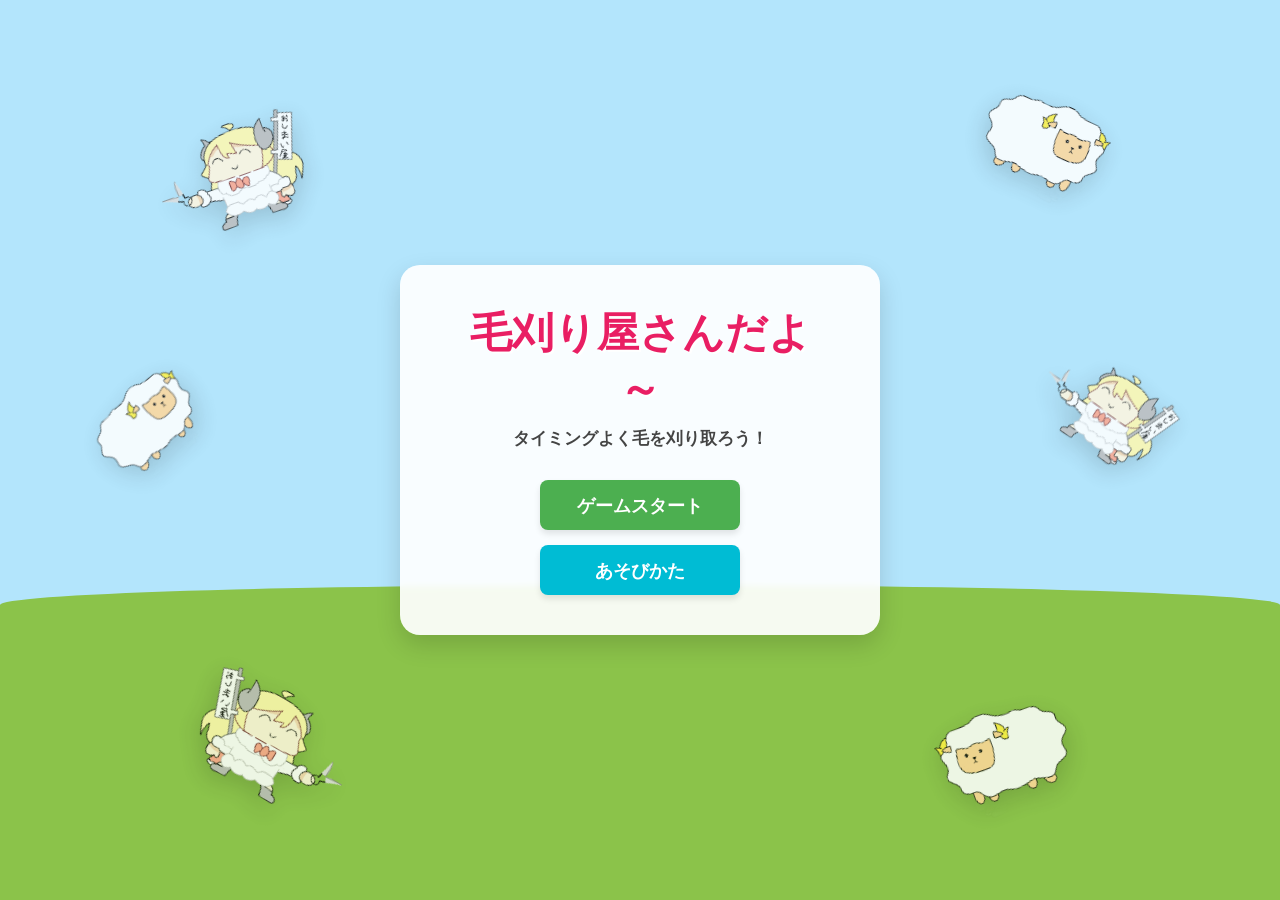
==== index.html @ 91dc18d3 "Add files via upload" ====
<!DOCTYPE html>
<html lang="ja">
<head>
    <meta charset="UTF-8">
    <meta name="viewport" content="width=device-width, initial-scale=1.0">
    <title>毛刈り屋さんだよ～</title>
    <style>
        * {
            box-sizing: border-box;
        }

        body {
            margin: 0;
            padding: 0;
            height: 100vh;
            display: flex;
            justify-content: center;
            align-items: center;
            font-family: sans-serif;
            background-color: #B3E5FC; /* 本編と同じ青空 */
            overflow: hidden;
            user-select: none;
            position: relative;
        }

        /* --- 背景装飾：流れる雲 --- */
        .cloud {
            position: absolute;
            background: rgba(255, 255, 255, 0.88);
            border-radius: 50px;
            z-index: 1;
            animation: moveCloud linear infinite;
        }
        .cloud::before, .cloud::after {
            content: '';
            position: absolute;
            background: rgba(255, 255, 255, 0.88);
            border-radius: 50%;
        }
        .cloud1 {
            width: 120px; height: 40px; top: 10%; left: -150px;
            animation-duration: 25s; animation-delay: 0s;
        }
        .cloud1::before { width: 50px; height: 50px; top: -20px; left: 20px; }
        .cloud1::after { width: 40px; height: 40px; top: -15px; left: 55px; }

        .cloud2 {
            width: 160px; height: 50px; top: 22%; left: -200px;
            animation-duration: 35s; animation-delay: 10s;
        }
        .cloud2::before { width: 60px; height: 60px; top: -25px; left: 25px; }
        .cloud2::after { width: 50px; height: 50px; top: -20px; left: 70px; }

        .cloud3 {
            width: 100px; height: 35px; top: 5%; left: -120px;
            animation-duration: 20s; animation-delay: 5s;
        }
        .cloud3::before { width: 40px; height: 40px; top: -15px; left: 15px; }
        .cloud3::after { width: 35px; height: 35px; top: -10px; left: 45px; }

        @keyframes moveCloud {
            0% { transform: translateX(0); }
            100% { transform: translateX(calc(100vw + 300px)); }
        }

        /* --- 背景装飾：草原 --- */
        .grassland {
            position: absolute;
            bottom: 0;
            left: 0;
            width: 100%;
            height: 35vh;
            background-color: #8BC34A; /* 本編と同じ地表色 */
            z-index: 2;
            border-top-left-radius: 50% 20px;
            border-top-right-radius: 50% 20px;
        }

        /* --- 背景装飾：PNG画像 --- */
        .scattered-img {
            position: absolute;
            z-index: 3;
            pointer-events: none;
            opacity: 0.85;
            filter: drop-shadow(0 8px 12px rgba(0,0,0,0.18));
            object-fit: contain;
        }

        .rot-1 { transform: rotate(-20deg); }
        .rot-2 { transform: rotate(25deg); }
        .rot-3 { transform: scaleX(-1) rotate(-30deg); }
        .rot-4 { transform: scaleX(-1) rotate(20deg); }
        .rot-5 { transform: rotate(-40deg); }
        .rot-6 { transform: rotate(35deg); }

        /* --- メインコンテンツカード --- */
        .game-container {
            position: relative;
            z-index: 10;
            text-align: center;
            background-color: rgba(255, 255, 255, 0.92);
            padding: 40px 50px;
            border-radius: 20px;
            box-shadow: 0 10px 25px rgba(0, 0, 0, 0.15);
            max-width: 480px;
            width: 85%;
            backdrop-filter: blur(3px);
        }

        h1 {
            color: #E91E63;
            font-size: 2.6rem;
            font-weight: bold;
            margin: 0 0 10px 0;
            text-shadow: 2px 2px 0 #fff;
        }

        .subtitle {
            color: #444;
            font-size: 1.05rem;
            margin-bottom: 30px;
            font-weight: bold;
        }

        .button-group {
            display: flex;
            flex-direction: column;
            gap: 15px;
            align-items: center;
        }

        .btn {
            width: 200px;
            height: 50px;
            line-height: 50px;
            border: none;
            border-radius: 8px;
            font-size: 1.1rem;
            font-weight: bold;
            color: #fff;
            cursor: pointer;
            transition: transform 0.1s, opacity 0.2s;
            outline: none;
            box-shadow: 0 4px 6px rgba(0, 0, 0, 0.1);
        }

        .btn:hover {
            opacity: 0.9;
            transform: translateY(-2px);
        }

        .btn:active {
            transform: translateY(1px);
        }

        .btn-start {
            background-color: #4CAF50;
        }

        .btn-howTo {
            background-color: #00BCD4;
        }

        /* --- あそびかたモーダル --- */
        .modal-overlay {
            position: fixed;
            top: 0;
            left: 0;
            width: 100%;
            height: 100%;
            background: rgba(0, 0, 0, 0.6);
            display: flex;
            justify-content: center;
            align-items: center;
            z-index: 100;
            opacity: 0;
            pointer-events: none;
            transition: opacity 0.2s ease;
        }

        .modal-overlay.active {
            opacity: 1;
            pointer-events: auto;
        }

        .modal-body {
            background: #fff;
            border-radius: 12px;
            padding: 30px;
            max-width: 440px;
            width: 85%;
            text-align: left;
            color: #333;
            box-shadow: 0 10px 30px rgba(0, 0, 0, 0.2);
        }

        .modal-title {
            font-size: 1.4rem;
            font-weight: bold;
            margin-top: 0;
            margin-bottom: 20px;
            padding-bottom: 8px;
            border-bottom: 2px solid #ddd;
            color: #333;
            text-align: center;
        }

        .modal-list {
            padding-left: 20px;
            margin-bottom: 25px;
            line-height: 1.6;
            font-size: 0.95rem;
        }

        .modal-list li {
            margin-bottom: 10px;
        }

        .highlight {
            color: #FF5722;
            font-weight: bold;
        }

        .btn-close {
            display: block;
            margin: 0 auto;
            width: 120px;
            height: 40px;
            line-height: 40px;
            background-color: #757575;
            color: white;
            border: none;
            border-radius: 6px;
            font-size: 0.95rem;
            font-weight: bold;
            cursor: pointer;
        }

        .btn-close:hover {
            opacity: 0.85;
        }
    </style>
</head>
<body>

    <!-- 背景装飾：流れる雲 -->
    <div class="cloud cloud1"></div>
    <div class="cloud cloud2"></div>
    <div class="cloud cloud3"></div>

    <!-- 背景装飾：草原 -->
    <div class="grassland"></div>

    <!-- 背景装飾：PNG画像アセット（ルートからの相対パスに変更） -->
    <img src="./app/assets/img/player1_attack.png" class="scattered-img rot-1" style="top: 10%; left: 12%; width: 170px;" alt="player">
    <img src="./app/assets/img/enemy1.png" class="scattered-img rot-2" style="top: 8%; right: 12%; width: 160px;" alt="enemy">
    <img src="./app/assets/img/player1_attack.png" class="scattered-img rot-3" style="bottom: 10%; left: 14%; width: 180px;" alt="player">
    <img src="./app/assets/img/enemy1.png" class="scattered-img rot-4" style="bottom: 8%; right: 15%; width: 170px;" alt="enemy">
    <img src="./app/assets/img/enemy1.png" class="scattered-img rot-5" style="top: 40%; left: 6%; width: 140px;" alt="enemy">
    <img src="./app/assets/img/player1_attack.png" class="scattered-img rot-6" style="top: 38%; right: 7%; width: 150px;" alt="player">

    <!-- メインコンテンツ -->
    <div class="game-container">
        <h1>毛刈り屋さんだよ～</h1>
        <div class="subtitle">タイミングよく毛を刈り取ろう！</div>

        <div class="button-group">
            <button id="btn_start" class="btn btn-start">ゲームスタート</button>
            <button id="btn_howTo" class="btn btn-howTo">あそびかた</button>
        </div>
    </div>

    <!-- あそびかたモーダル -->
    <div id="modal" class="modal-overlay">
        <div class="modal-body">
            <div class="modal-title">あそびかた</div>
            <ul class="modal-list">
                <li>
                    <span class="highlight">スペースキー</span> または <span class="highlight">画面タップ</span> で毛刈りアクションを行います。
                </li>
                <li>
                    左から走ってくる敵が、<span class="highlight">自分に近づいたタイミング</span> で毛を刈り取りましょう。
                </li>
                <li>
                    タイミングが合うと「毛刈り成功」となりスコアが増えます。連続で成功させるとコンボ数が加算されます。
                </li>
                <li>
                    ぶつかると「たいりょく」が減り、0になるとゲームオーバーです。
                </li>
            </ul>
            <button id="btn_close" class="btn-close">とじる</button>
        </div>
    </div>

    <!-- jQuery -->
    <script src="https://code.jquery.com/jquery-3.6.0.min.js"></script>
    <script>
        $(function() {
            // スタートボタン -> ゲーム本編画面（app/views/front/game.html）へ遷移
            $('#btn_start').on('click', function() {
                window.location.href = './app/views/front/game.html';
            });

            // あそびかたボタン -> モーダル開く
            $('#btn_howTo').on('click', function() {
                $('#modal').addClass('active');
            });

            // とじるボタン -> モーダル閉じる
            $('#btn_close, #modal').on('click', function(e) {
                if (e.target === this) {
                    $('#modal').removeClass('active');
                }
            });
        });
    </script>
</body>
</html>
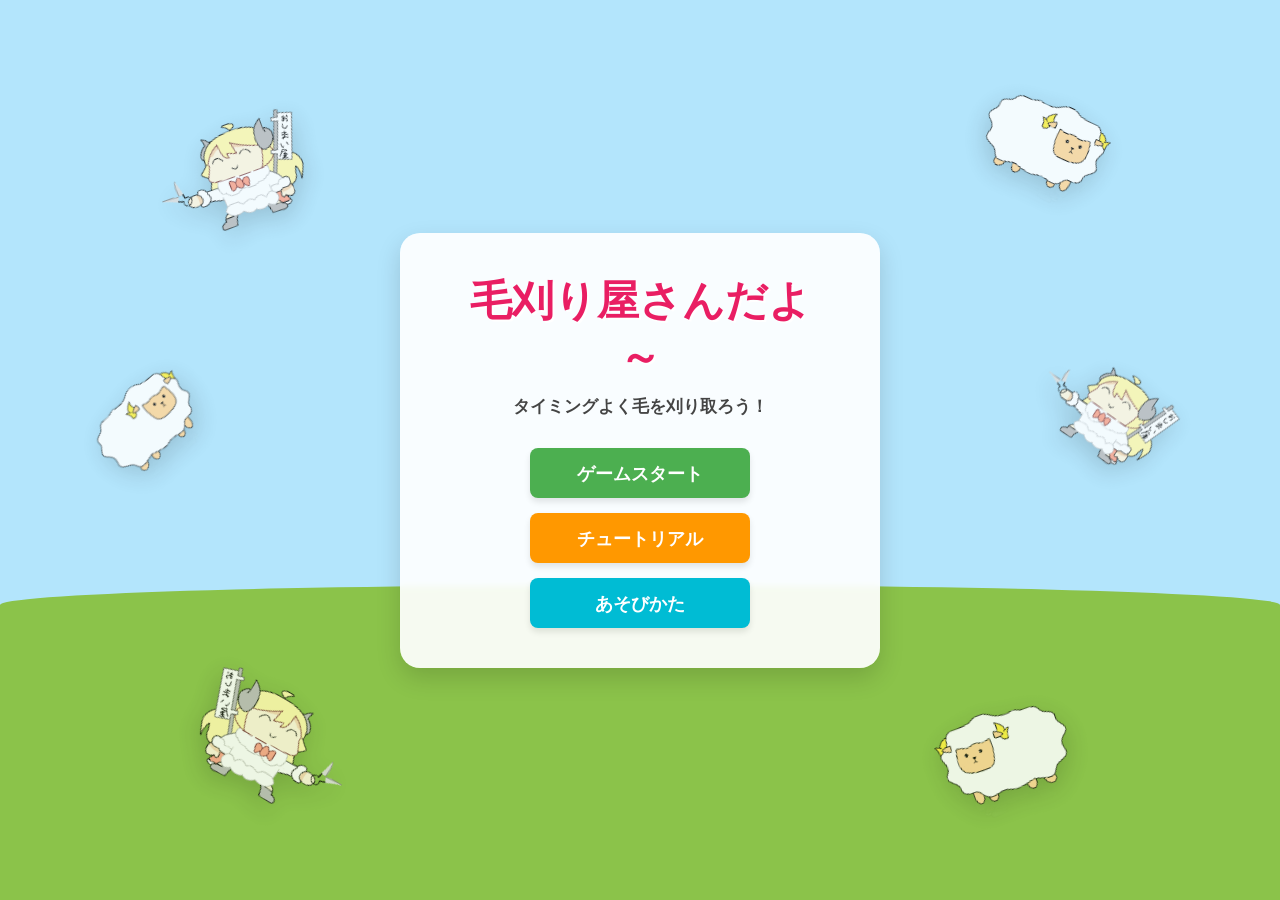
==== commit 82d4578e: "feat チュートリアル画面追加" ====
--- a/index.html
+++ b/index.html
@@ -17,7 +17,7 @@
             justify-content: center;
             align-items: center;
             font-family: sans-serif;
-            background-color: #B3E5FC; /* 本編と同じ青空 */
+            background-color: #B3E5FC;
             overflow: hidden;
             user-select: none;
             position: relative;
@@ -70,7 +70,7 @@
             left: 0;
             width: 100%;
             height: 35vh;
-            background-color: #8BC34A; /* 本編と同じ地表色 */
+            background-color: #8BC34A;
             z-index: 2;
             border-top-left-radius: 50% 20px;
             border-top-right-radius: 50% 20px;
@@ -84,6 +84,7 @@
             opacity: 0.85;
             filter: drop-shadow(0 8px 12px rgba(0,0,0,0.18));
             object-fit: contain;
+            max-width: 18vw;
         }
 
         .rot-1 { transform: rotate(-20deg); }
@@ -109,7 +110,7 @@
 
         h1 {
             color: #E91E63;
-            font-size: 2.6rem;
+            font-size: clamp(1.8rem, 4vw, 2.6rem);
             font-weight: bold;
             margin: 0 0 10px 0;
             text-shadow: 2px 2px 0 #fff;
@@ -117,7 +118,7 @@
 
         .subtitle {
             color: #444;
-            font-size: 1.05rem;
+            font-size: clamp(0.9rem, 2vw, 1.05rem);
             margin-bottom: 30px;
             font-weight: bold;
         }
@@ -130,7 +131,7 @@
         }
 
         .btn {
-            width: 200px;
+            width: 220px;
             height: 50px;
             line-height: 50px;
             border: none;
@@ -155,6 +156,10 @@
 
         .btn-start {
             background-color: #4CAF50;
+        }
+
+        .btn-tutorial {
+            background-color: #FF9800; /* オレンジ（チュートリアル用） */
         }
 
         .btn-howTo {
@@ -189,6 +194,8 @@
             padding: 30px;
             max-width: 440px;
             width: 85%;
+            max-height: 85vh;
+            overflow-y: auto;
             text-align: left;
             color: #333;
             box-shadow: 0 10px 30px rgba(0, 0, 0, 0.2);
@@ -251,7 +258,7 @@
     <!-- 背景装飾：草原 -->
     <div class="grassland"></div>
 
-    <!-- 背景装飾：PNG画像アセット（ルートからの相対パスに変更） -->
+    <!-- 背景装飾：PNG画像アセット -->
     <img src="./app/assets/img/player1_attack.png" class="scattered-img rot-1" style="top: 10%; left: 12%; width: 170px;" alt="player">
     <img src="./app/assets/img/enemy1.png" class="scattered-img rot-2" style="top: 8%; right: 12%; width: 160px;" alt="enemy">
     <img src="./app/assets/img/player1_attack.png" class="scattered-img rot-3" style="bottom: 10%; left: 14%; width: 180px;" alt="player">
@@ -266,6 +273,7 @@
 
         <div class="button-group">
             <button id="btn_start" class="btn btn-start">ゲームスタート</button>
+            <button id="btn_tutorial" class="btn btn-tutorial">チュートリアル</button>
             <button id="btn_howTo" class="btn btn-howTo">あそびかた</button>
         </div>
     </div>
@@ -276,7 +284,7 @@
             <div class="modal-title">あそびかた</div>
             <ul class="modal-list">
                 <li>
-                    <span class="highlight">スペースキー</span> または <span class="highlight">画面タップ</span> で毛刈りアクションを行います。
+                    <span class="highlight">スペースキー</span> または <span class="highlight">画面クリック</span> で毛刈りアクションを行います。
                 </li>
                 <li>
                     左から走ってくる敵が、<span class="highlight">自分に近づいたタイミング</span> で毛を刈り取りましょう。
@@ -296,17 +304,22 @@
     <script src="https://code.jquery.com/jquery-3.6.0.min.js"></script>
     <script>
         $(function() {
-            // スタートボタン -> ゲーム本編画面（app/views/front/game.html）へ遷移
+            // スタートボタン -> 本編画面へ遷移
             $('#btn_start').on('click', function() {
                 window.location.href = './app/views/front/game.html';
             });
 
-            // あそびかたボタン -> モーダル開く
+            // チュートリアルボタン -> チュートリアル画面へ遷移
+            $('#btn_tutorial').on('click', function() {
+                window.location.href = './app/views/front/tutorial.html';
+            });
+
+            // あそびかたボタン -> モーダル表示
             $('#btn_howTo').on('click', function() {
                 $('#modal').addClass('active');
             });
 
-            // とじるボタン -> モーダル閉じる
+            // モーダル閉じる
             $('#btn_close, #modal').on('click', function(e) {
                 if (e.target === this) {
                     $('#modal').removeClass('active');
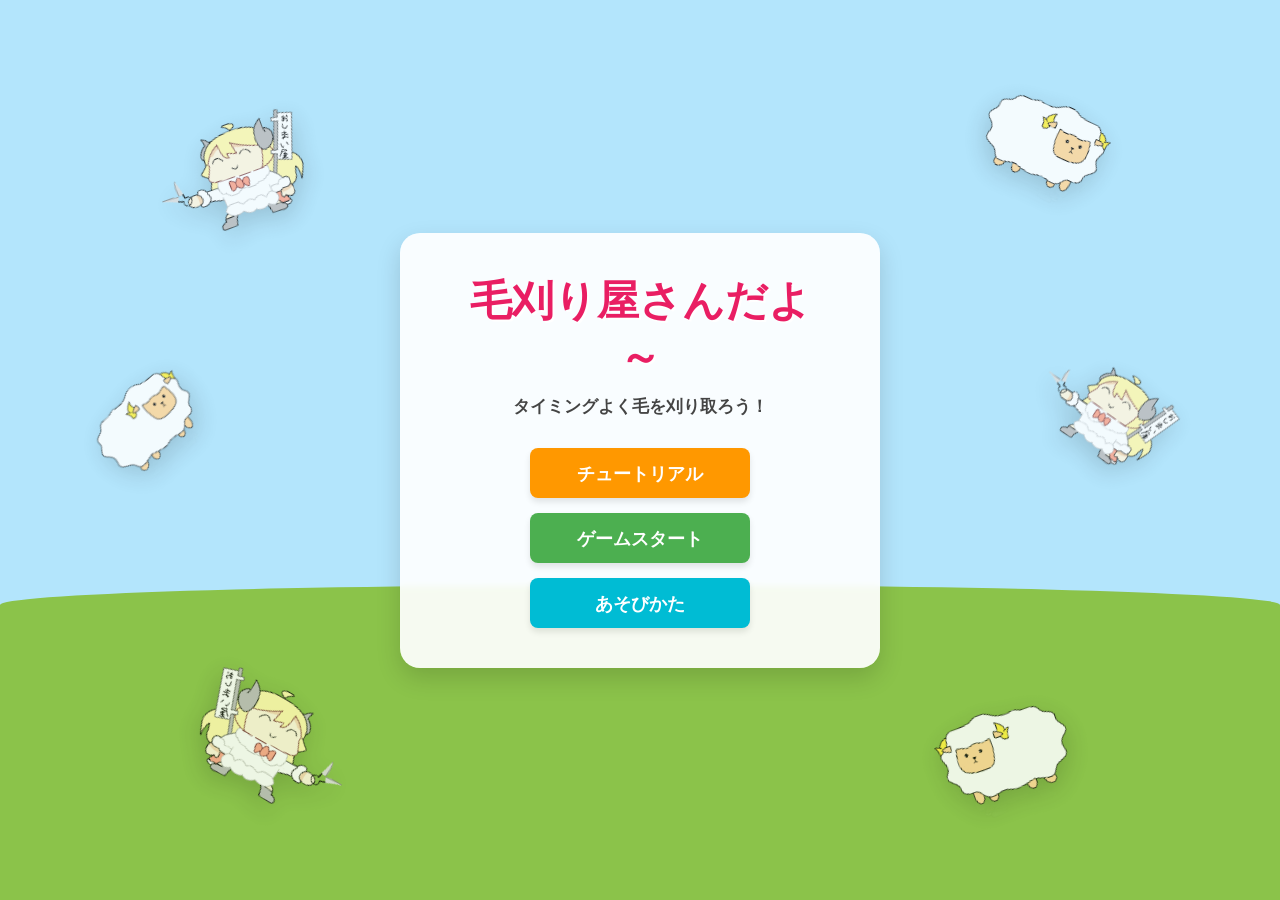
==== commit f276b3f5: "feat: ゲームスタートにボタンを追加" ====
--- a/index.html
+++ b/index.html
@@ -272,8 +272,8 @@
         <div class="subtitle">タイミングよく毛を刈り取ろう！</div>
 
         <div class="button-group">
+            <button id="btn_tutorial" class="btn btn-tutorial">チュートリアル</button>
             <button id="btn_start" class="btn btn-start">ゲームスタート</button>
-            <button id="btn_tutorial" class="btn btn-tutorial">チュートリアル</button>
             <button id="btn_howTo" class="btn btn-howTo">あそびかた</button>
         </div>
     </div>
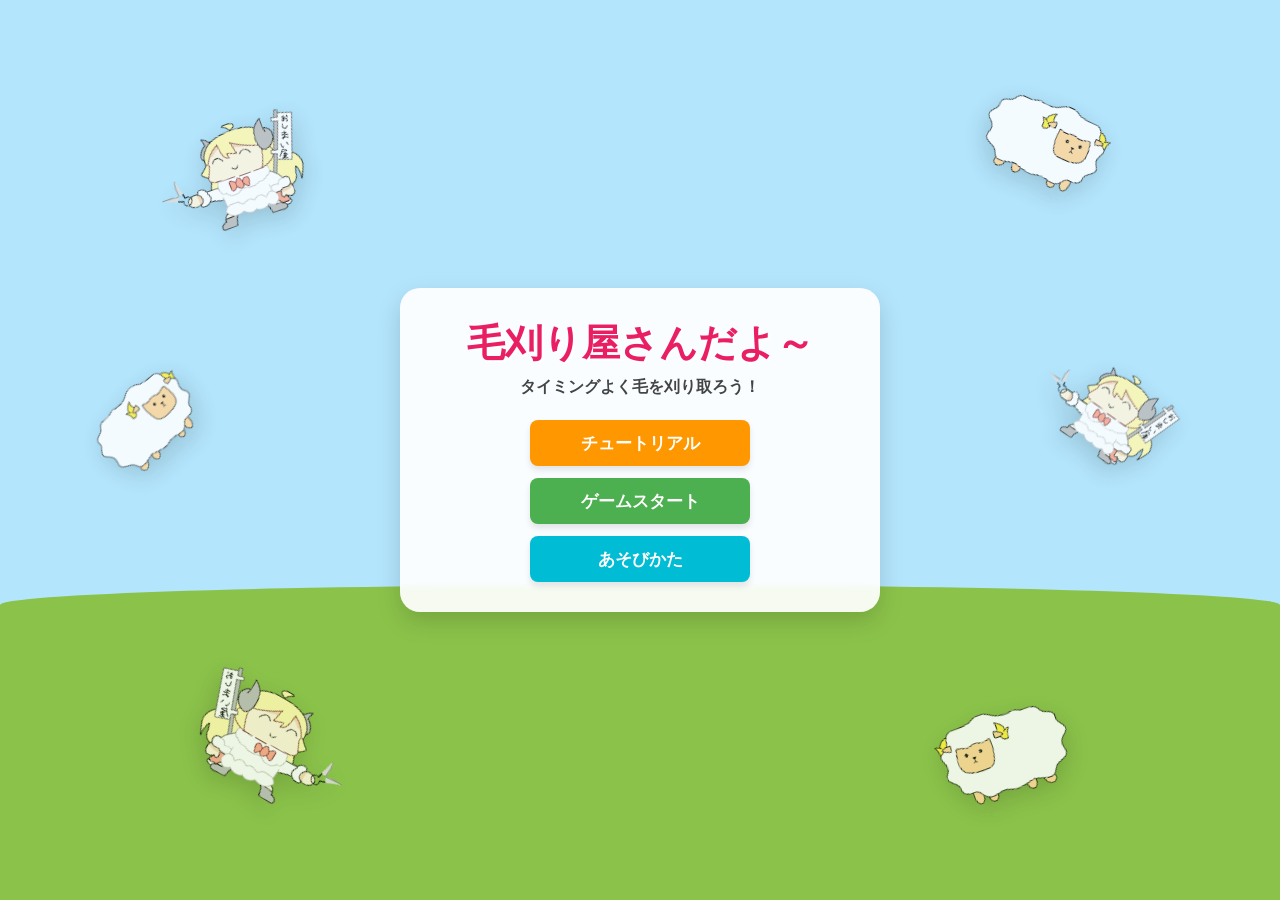
==== commit 6a58bc6d: "fix: TOP画面のレスポンシブ対応" ====
--- a/index.html
+++ b/index.html
@@ -2,17 +2,21 @@
 <html lang="ja">
 <head>
     <meta charset="UTF-8">
-    <meta name="viewport" content="width=device-width, initial-scale=1.0">
+    <meta name="viewport" content="width=device-width, initial-scale=1.0, maximum-scale=1.0, user-scalable=no">
     <title>毛刈り屋さんだよ～</title>
     <style>
         * {
             box-sizing: border-box;
         }
 
-        body {
+        body, html {
             margin: 0;
             padding: 0;
-            height: 100vh;
+            width: 100%;
+            height: 100%;
+        }
+
+        body {
             display: flex;
             justify-content: center;
             align-items: center;
@@ -21,6 +25,51 @@
             overflow: hidden;
             user-select: none;
             position: relative;
+            touch-action: none;
+        }
+
+        /* --- 画面回転アラート（スマホの縦向き時のみ表示） --- */
+        #rotate_warning {
+            display: none;
+            position: fixed;
+            top: 0;
+            left: 0;
+            width: 100vw;
+            height: 100vh;
+            background-color: rgba(0, 0, 0, 0.9);
+            z-index: 99999;
+            flex-direction: column;
+            justify-content: center;
+            align-items: center;
+            color: #fff;
+            text-align: center;
+            padding: 20px;
+            font-family: sans-serif;
+        }
+
+        #rotate_warning .warning_icon {
+            font-size: 4rem;
+            margin-bottom: 20px;
+            animation: rotate_anim 1.5s infinite ease-in-out;
+        }
+
+        #rotate_warning .warning_text {
+            font-size: 1.2rem;
+            font-weight: bold;
+            line-height: 1.6;
+        }
+
+        /* スマホかつ縦向きの場合のみ表示 */
+        @media screen and (max-width: 1024px) and (orientation: portrait) {
+            #rotate_warning {
+                display: flex !important;
+            }
+        }
+
+        @keyframes rotate_anim {
+            0% { transform: rotate(0deg); }
+            50% { transform: rotate(90deg); }
+            100% { transform: rotate(0deg); }
         }
 
         /* --- 背景装飾：流れる雲 --- */
@@ -100,7 +149,7 @@
             z-index: 10;
             text-align: center;
             background-color: rgba(255, 255, 255, 0.92);
-            padding: 40px 50px;
+            padding: 30px 40px;
             border-radius: 20px;
             box-shadow: 0 10px 25px rgba(0, 0, 0, 0.15);
             max-width: 480px;
@@ -110,33 +159,33 @@
 
         h1 {
             color: #E91E63;
-            font-size: clamp(1.8rem, 4vw, 2.6rem);
-            font-weight: bold;
-            margin: 0 0 10px 0;
+            font-size: clamp(1.5rem, 3.5vw, 2.4rem);
+            font-weight: bold;
+            margin: 0 0 8px 0;
             text-shadow: 2px 2px 0 #fff;
         }
 
         .subtitle {
             color: #444;
-            font-size: clamp(0.9rem, 2vw, 1.05rem);
-            margin-bottom: 30px;
+            font-size: clamp(0.85rem, 1.8vw, 1rem);
+            margin-bottom: 22px;
             font-weight: bold;
         }
 
         .button-group {
             display: flex;
             flex-direction: column;
-            gap: 15px;
+            gap: 12px;
             align-items: center;
         }
 
         .btn {
             width: 220px;
-            height: 50px;
-            line-height: 50px;
+            height: 46px;
+            line-height: 46px;
             border: none;
             border-radius: 8px;
-            font-size: 1.1rem;
+            font-size: 1.05rem;
             font-weight: bold;
             color: #fff;
             cursor: pointer;
@@ -159,7 +208,7 @@
         }
 
         .btn-tutorial {
-            background-color: #FF9800; /* オレンジ（チュートリアル用） */
+            background-color: #FF9800;
         }
 
         .btn-howTo {
@@ -191,10 +240,10 @@
         .modal-body {
             background: #fff;
             border-radius: 12px;
-            padding: 30px;
+            padding: 25px;
             max-width: 440px;
             width: 85%;
-            max-height: 85vh;
+            max-height: 80vh;
             overflow-y: auto;
             text-align: left;
             color: #333;
@@ -202,11 +251,11 @@
         }
 
         .modal-title {
-            font-size: 1.4rem;
+            font-size: 1.3rem;
             font-weight: bold;
             margin-top: 0;
-            margin-bottom: 20px;
-            padding-bottom: 8px;
+            margin-bottom: 15px;
+            padding-bottom: 6px;
             border-bottom: 2px solid #ddd;
             color: #333;
             text-align: center;
@@ -214,13 +263,13 @@
 
         .modal-list {
             padding-left: 20px;
-            margin-bottom: 25px;
-            line-height: 1.6;
-            font-size: 0.95rem;
+            margin-bottom: 20px;
+            line-height: 1.5;
+            font-size: 0.9rem;
         }
 
         .modal-list li {
-            margin-bottom: 10px;
+            margin-bottom: 8px;
         }
 
         .highlight {
@@ -232,23 +281,55 @@
             display: block;
             margin: 0 auto;
             width: 120px;
-            height: 40px;
-            line-height: 40px;
+            height: 38px;
+            line-height: 38px;
             background-color: #757575;
             color: white;
             border: none;
             border-radius: 6px;
-            font-size: 0.95rem;
+            font-size: 0.9rem;
             font-weight: bold;
             cursor: pointer;
         }
 
         .btn-close:hover {
             opacity: 0.85;
+        }
+
+        /* 画面の高さが低いスマホ横持ち時のコンパクト調整 */
+        @media screen and (max-height: 500px) {
+            .game-container {
+                padding: 15px 25px;
+            }
+            h1 {
+                font-size: 1.3rem;
+                margin-bottom: 4px;
+            }
+            .subtitle {
+                font-size: 0.8rem;
+                margin-bottom: 15px;
+            }
+            .btn {
+                height: 38px;
+                line-height: 38px;
+                font-size: 0.95rem;
+            }
+            .button-group {
+                gap: 8px;
+            }
         }
     </style>
 </head>
 <body>
+
+    <!-- スマホ縦向き時の回転アラート -->
+    <div id="rotate_warning">
+        <div class="warning_icon">📱🔄</div>
+        <div class="warning_text">
+            画面を横向きにして遊んでね！<br>
+            <span style="font-size: 0.9rem; color: #FF9800; font-weight: normal;">(スマートフォンを横に回転させてください)</span>
+        </div>
+    </div>
 
     <!-- 背景装飾：流れる雲 -->
     <div class="cloud cloud1"></div>
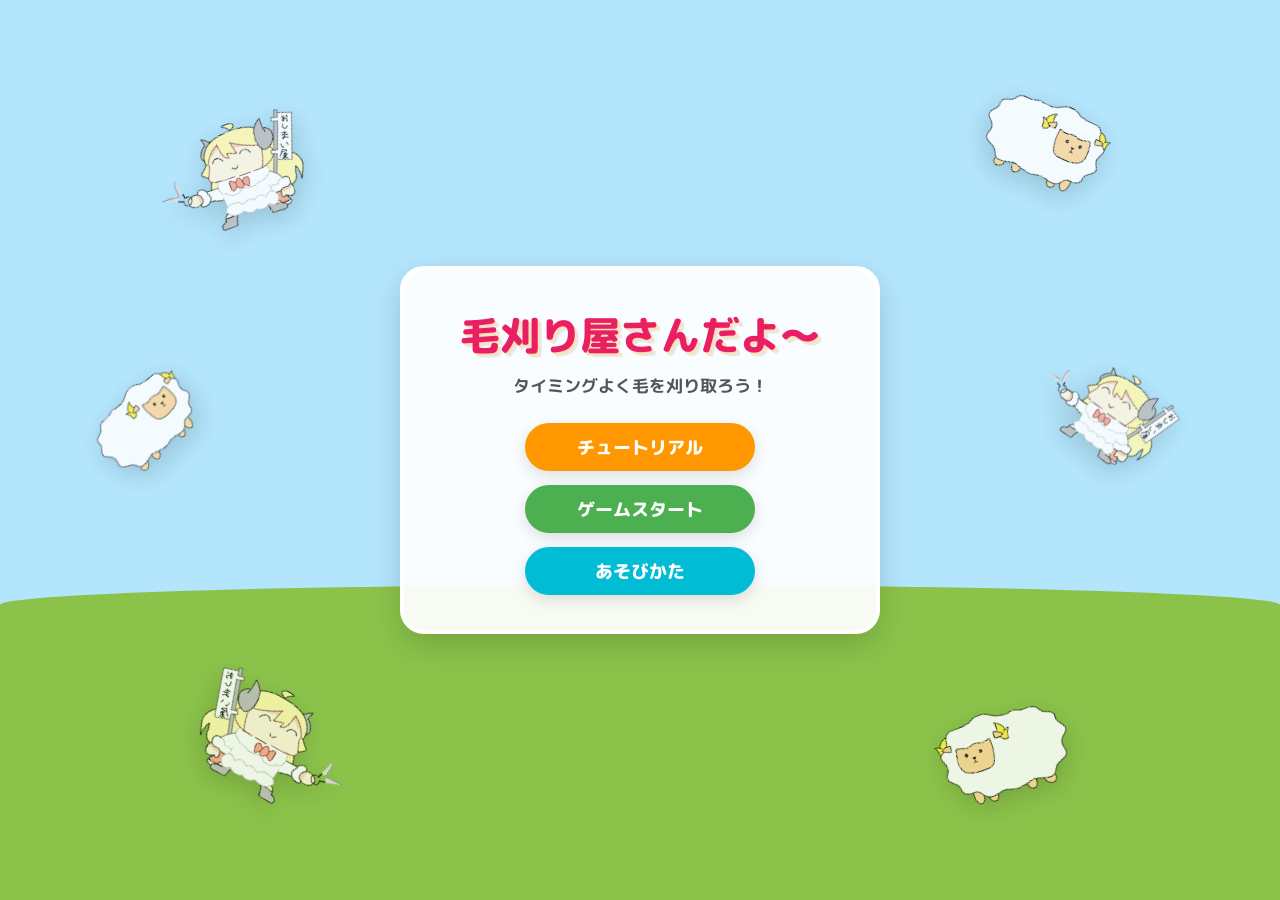
==== commit 88b3426c: "style: フォントをポップに修正" ====
--- a/index.html
+++ b/index.html
@@ -4,6 +4,12 @@
     <meta charset="UTF-8">
     <meta name="viewport" content="width=device-width, initial-scale=1.0, maximum-scale=1.0, user-scalable=no">
     <title>毛刈り屋さんだよ～</title>
+    
+    <!-- Google Fonts: ポップで可愛い丸ゴシック「M PLUS Rounded 1c」を読み込み -->
+    <link rel="preconnect" href="https://fonts.googleapis.com">
+    <link rel="preconnect" href="https://fonts.gstatic.com" crossorigin>
+    <link href="https://fonts.googleapis.com/css2?family=M+PLUS+Rounded+1c:wght@700;800&display=swap" rel="stylesheet">
+
     <style>
         * {
             box-sizing: border-box;
@@ -20,7 +26,8 @@
             display: flex;
             justify-content: center;
             align-items: center;
-            font-family: sans-serif;
+            /* 全体のフォントを丸ゴシックに変更 */
+            font-family: 'M PLUS Rounded 1c', sans-serif;
             background-color: #B3E5FC;
             overflow: hidden;
             user-select: none;
@@ -28,7 +35,7 @@
             touch-action: none;
         }
 
-        /* --- 画面回転アラート（スマホの縦向き時のみ表示） --- */
+        /* --- 画面回転アラート --- */
         #rotate_warning {
             display: none;
             position: fixed;
@@ -44,7 +51,6 @@
             color: #fff;
             text-align: center;
             padding: 20px;
-            font-family: sans-serif;
         }
 
         #rotate_warning .warning_icon {
@@ -55,11 +61,10 @@
 
         #rotate_warning .warning_text {
             font-size: 1.2rem;
-            font-weight: bold;
+            font-weight: 800;
             line-height: 1.6;
         }
 
-        /* スマホかつ縦向きの場合のみ表示 */
         @media screen and (max-width: 1024px) and (orientation: portrait) {
             #rotate_warning {
                 display: flex !important;
@@ -86,24 +91,15 @@
             background: rgba(255, 255, 255, 0.88);
             border-radius: 50%;
         }
-        .cloud1 {
-            width: 120px; height: 40px; top: 10%; left: -150px;
-            animation-duration: 25s; animation-delay: 0s;
-        }
+        .cloud1 { width: 120px; height: 40px; top: 10%; left: -150px; animation-duration: 25s; }
         .cloud1::before { width: 50px; height: 50px; top: -20px; left: 20px; }
         .cloud1::after { width: 40px; height: 40px; top: -15px; left: 55px; }
 
-        .cloud2 {
-            width: 160px; height: 50px; top: 22%; left: -200px;
-            animation-duration: 35s; animation-delay: 10s;
-        }
+        .cloud2 { width: 160px; height: 50px; top: 22%; left: -200px; animation-duration: 35s; animation-delay: 10s; }
         .cloud2::before { width: 60px; height: 60px; top: -25px; left: 25px; }
         .cloud2::after { width: 50px; height: 50px; top: -20px; left: 70px; }
 
-        .cloud3 {
-            width: 100px; height: 35px; top: 5%; left: -120px;
-            animation-duration: 20s; animation-delay: 5s;
-        }
+        .cloud3 { width: 100px; height: 35px; top: 5%; left: -120px; animation-duration: 20s; animation-delay: 5s; }
         .cloud3::before { width: 40px; height: 40px; top: -15px; left: 15px; }
         .cloud3::after { width: 35px; height: 35px; top: -10px; left: 45px; }
 
@@ -148,59 +144,61 @@
             position: relative;
             z-index: 10;
             text-align: center;
-            background-color: rgba(255, 255, 255, 0.92);
-            padding: 30px 40px;
-            border-radius: 20px;
-            box-shadow: 0 10px 25px rgba(0, 0, 0, 0.15);
+            background-color: rgba(255, 255, 255, 0.94);
+            padding: 35px 45px;
+            border-radius: 24px;
+            box-shadow: 0 12px 30px rgba(0, 0, 0, 0.15);
             max-width: 480px;
             width: 85%;
-            backdrop-filter: blur(3px);
+            border: 4px solid #FFF;
         }
 
         h1 {
             color: #E91E63;
-            font-size: clamp(1.5rem, 3.5vw, 2.4rem);
-            font-weight: bold;
+            font-size: clamp(1.6rem, 3.8vw, 2.5rem);
+            font-weight: 800;
             margin: 0 0 8px 0;
-            text-shadow: 2px 2px 0 #fff;
+            /* 文字に立体的なフチと影をつけて絵本風に */
+            text-shadow: 2px 2px 0 #FFE0B2, 4px 4px 0 rgba(0,0,0,0.08);
         }
 
         .subtitle {
-            color: #444;
-            font-size: clamp(0.85rem, 1.8vw, 1rem);
-            margin-bottom: 22px;
-            font-weight: bold;
+            color: #555;
+            font-size: clamp(0.9rem, 1.9vw, 1.05rem);
+            margin-bottom: 25px;
+            font-weight: 700;
         }
 
         .button-group {
             display: flex;
             flex-direction: column;
-            gap: 12px;
+            gap: 14px;
             align-items: center;
         }
 
         .btn {
-            width: 220px;
-            height: 46px;
-            line-height: 46px;
+            width: 230px;
+            height: 48px;
+            line-height: 48px;
             border: none;
-            border-radius: 8px;
-            font-size: 1.05rem;
-            font-weight: bold;
+            border-radius: 24px;
+            font-family: 'M PLUS Rounded 1c', sans-serif;
+            font-size: 1.1rem;
+            font-weight: 800;
             color: #fff;
             cursor: pointer;
-            transition: transform 0.1s, opacity 0.2s;
+            transition: transform 0.15s ease, opacity 0.2s;
             outline: none;
-            box-shadow: 0 4px 6px rgba(0, 0, 0, 0.1);
+            box-shadow: 0 5px 15px rgba(0, 0, 0, 0.12);
         }
 
         .btn:hover {
-            opacity: 0.9;
-            transform: translateY(-2px);
+            opacity: 0.92;
+            transform: translateY(-3px) scale(1.02);
         }
 
         .btn:active {
-            transform: translateY(1px);
+            transform: translateY(1px) scale(0.98);
         }
 
         .btn-start {
@@ -239,8 +237,8 @@
 
         .modal-body {
             background: #fff;
-            border-radius: 12px;
-            padding: 25px;
+            border-radius: 20px;
+            padding: 30px;
             max-width: 440px;
             width: 85%;
             max-height: 80vh;
@@ -248,75 +246,67 @@
             text-align: left;
             color: #333;
             box-shadow: 0 10px 30px rgba(0, 0, 0, 0.2);
+            border: 4px solid #FF9800;
         }
 
         .modal-title {
-            font-size: 1.3rem;
-            font-weight: bold;
+            font-size: 1.35rem;
+            font-weight: 800;
             margin-top: 0;
             margin-bottom: 15px;
-            padding-bottom: 6px;
-            border-bottom: 2px solid #ddd;
-            color: #333;
+            padding-bottom: 8px;
+            border-bottom: 2px dashed #FFCC80;
+            color: #FF9800;
             text-align: center;
         }
 
         .modal-list {
             padding-left: 20px;
             margin-bottom: 20px;
-            line-height: 1.5;
-            font-size: 0.9rem;
+            line-height: 1.6;
+            font-size: 0.95rem;
+            font-weight: 700;
         }
 
         .modal-list li {
-            margin-bottom: 8px;
+            margin-bottom: 10px;
         }
 
         .highlight {
             color: #FF5722;
-            font-weight: bold;
+            font-weight: 800;
         }
 
         .btn-close {
             display: block;
             margin: 0 auto;
-            width: 120px;
-            height: 38px;
-            line-height: 38px;
+            width: 130px;
+            height: 42px;
+            line-height: 42px;
             background-color: #757575;
             color: white;
             border: none;
-            border-radius: 6px;
-            font-size: 0.9rem;
-            font-weight: bold;
+            border-radius: 21px;
+            font-family: 'M PLUS Rounded 1c', sans-serif;
+            font-size: 0.95rem;
+            font-weight: 800;
             cursor: pointer;
+            box-shadow: 0 4px 10px rgba(0,0,0,0.15);
         }
 
         .btn-close:hover {
             opacity: 0.85;
-        }
-
-        /* 画面の高さが低いスマホ横持ち時のコンパクト調整 */
+            transform: translateY(-2px);
+        }
+
         @media screen and (max-height: 500px) {
             .game-container {
                 padding: 15px 25px;
             }
-            h1 {
-                font-size: 1.3rem;
-                margin-bottom: 4px;
-            }
-            .subtitle {
-                font-size: 0.8rem;
-                margin-bottom: 15px;
-            }
-            .btn {
-                height: 38px;
-                line-height: 38px;
-                font-size: 0.95rem;
-            }
-            .button-group {
-                gap: 8px;
-            }
+            h1 { font-size: 1.3rem; margin-bottom: 4px; }
+            .subtitle { font-size: 0.8rem; margin-bottom: 12px; }
+            .btn { height: 40px; line-height: 40px; font-size: 0.95rem; }
+            .button-group { gap: 8px; }
         }
     </style>
 </head>
@@ -385,22 +375,18 @@
     <script src="https://code.jquery.com/jquery-3.6.0.min.js"></script>
     <script>
         $(function() {
-            // スタートボタン -> 本編画面へ遷移
             $('#btn_start').on('click', function() {
                 window.location.href = './app/views/front/game.html';
             });
 
-            // チュートリアルボタン -> チュートリアル画面へ遷移
             $('#btn_tutorial').on('click', function() {
                 window.location.href = './app/views/front/tutorial.html';
             });
 
-            // あそびかたボタン -> モーダル表示
             $('#btn_howTo').on('click', function() {
                 $('#modal').addClass('active');
             });
 
-            // モーダル閉じる
             $('#btn_close, #modal').on('click', function(e) {
                 if (e.target === this) {
                     $('#modal').removeClass('active');
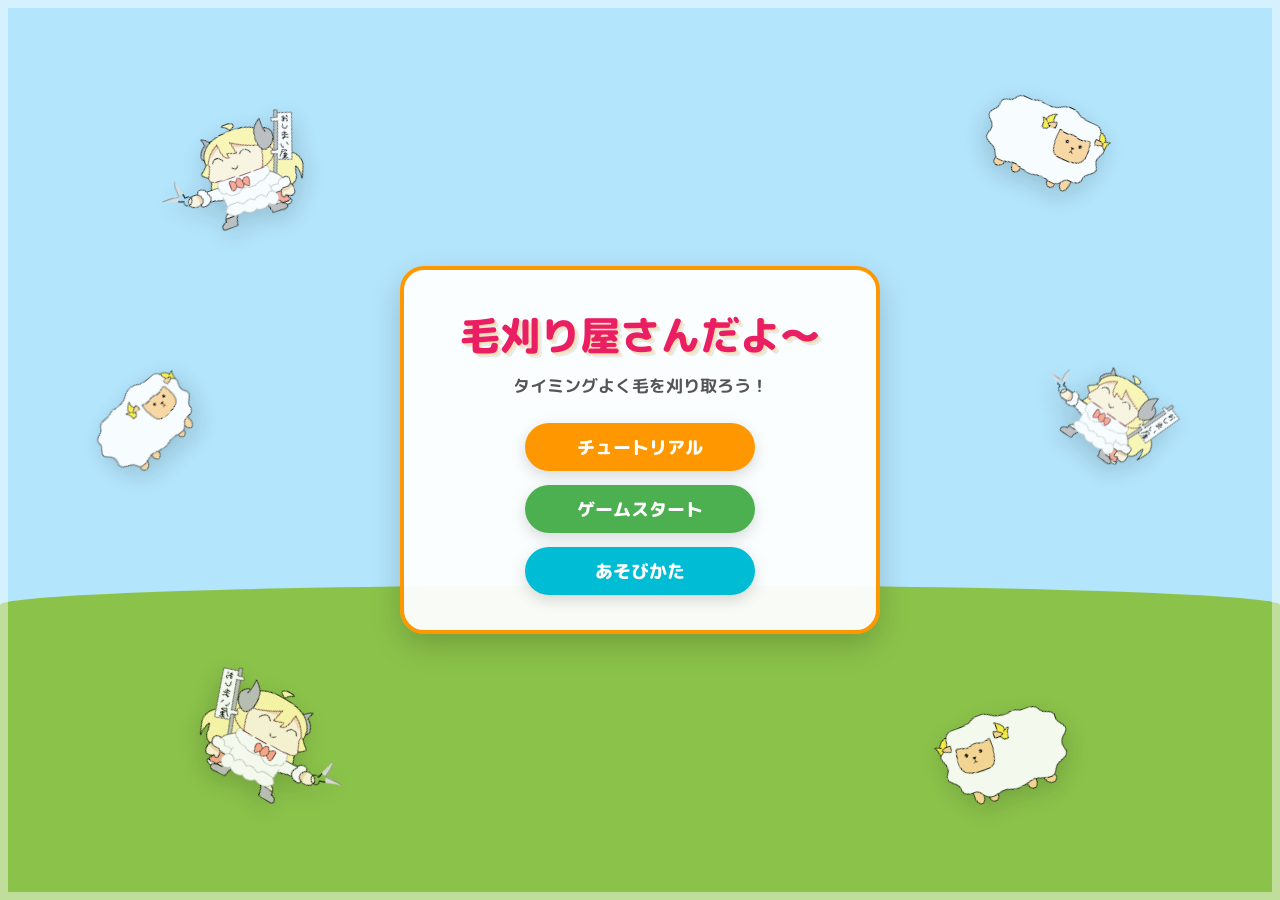
==== commit 75031c6c: "style: トンマナ統一・アニメーション追加" ====
--- a/index.html
+++ b/index.html
@@ -26,13 +26,26 @@
             display: flex;
             justify-content: center;
             align-items: center;
-            /* 全体のフォントを丸ゴシックに変更 */
             font-family: 'M PLUS Rounded 1c', sans-serif;
             background-color: #B3E5FC;
             overflow: hidden;
             user-select: none;
             position: relative;
             touch-action: none;
+        }
+
+        /* --- 絵本風の内側フレーム枠（世界観統一） --- */
+        body::after {
+            content: '';
+            position: fixed;
+            top: 0;
+            left: 0;
+            width: 100vw;
+            height: 100vh;
+            border: 8px solid rgba(255, 255, 255, 0.45);
+            box-sizing: border-box;
+            pointer-events: none;
+            z-index: 999;
         }
 
         /* --- 画面回転アラート --- */
@@ -121,36 +134,42 @@
             border-top-right-radius: 50% 20px;
         }
 
-        /* --- 背景装飾：PNG画像 --- */
+        /* --- 背景装飾：PNG画像（ふわふわ浮遊・揺れアニメーション付き） --- */
         .scattered-img {
             position: absolute;
             z-index: 3;
             pointer-events: none;
-            opacity: 0.85;
+            opacity: 0.9;
             filter: drop-shadow(0 8px 12px rgba(0,0,0,0.18));
             object-fit: contain;
             max-width: 18vw;
-        }
-
-        .rot-1 { transform: rotate(-20deg); }
-        .rot-2 { transform: rotate(25deg); }
-        .rot-3 { transform: scaleX(-1) rotate(-30deg); }
-        .rot-4 { transform: scaleX(-1) rotate(20deg); }
-        .rot-5 { transform: rotate(-40deg); }
-        .rot-6 { transform: rotate(35deg); }
+            animation: floatChar 3s infinite ease-in-out alternate;
+        }
+
+        @keyframes floatChar {
+            0% { transform: translateY(0px) rotate(var(--rot)); }
+            100% { transform: translateY(-8px) rotate(var(--rot)); }
+        }
+
+        .rot-1 { --rot: -20deg; transform: rotate(-20deg); }
+        .rot-2 { --rot: 25deg; transform: rotate(25deg); }
+        .rot-3 { --rot: -30deg; transform: scaleX(-1) rotate(-30deg); }
+        .rot-4 { --rot: 20deg; transform: scaleX(-1) rotate(20deg); }
+        .rot-5 { --rot: -40deg; transform: rotate(-40deg); }
+        .rot-6 { --rot: 35deg; transform: rotate(35deg); }
 
         /* --- メインコンテンツカード --- */
         .game-container {
             position: relative;
             z-index: 10;
             text-align: center;
-            background-color: rgba(255, 255, 255, 0.94);
+            background-color: rgba(255, 255, 255, 0.95);
             padding: 35px 45px;
             border-radius: 24px;
-            box-shadow: 0 12px 30px rgba(0, 0, 0, 0.15);
+            box-shadow: 0 12px 30px rgba(0, 0, 0, 0.18);
             max-width: 480px;
             width: 85%;
-            border: 4px solid #FFF;
+            border: 4px solid #FF9800;
         }
 
         h1 {
@@ -158,7 +177,6 @@
             font-size: clamp(1.6rem, 3.8vw, 2.5rem);
             font-weight: 800;
             margin: 0 0 8px 0;
-            /* 文字に立体的なフチと影をつけて絵本風に */
             text-shadow: 2px 2px 0 #FFE0B2, 4px 4px 0 rgba(0,0,0,0.08);
         }
 
@@ -176,6 +194,7 @@
             align-items: center;
         }
 
+        /* ボタン共通（ぷにっと沈み込むアニメーション） */
         .btn {
             width: 230px;
             height: 48px;
@@ -187,14 +206,15 @@
             font-weight: 800;
             color: #fff;
             cursor: pointer;
-            transition: transform 0.15s ease, opacity 0.2s;
+            transition: transform 0.15s ease, opacity 0.2s, box-shadow 0.2s;
             outline: none;
-            box-shadow: 0 5px 15px rgba(0, 0, 0, 0.12);
+            box-shadow: 0 5px 15px rgba(0, 0, 0, 0.15);
         }
 
         .btn:hover {
             opacity: 0.92;
             transform: translateY(-3px) scale(1.02);
+            box-shadow: 0 7px 18px rgba(0, 0, 0, 0.22);
         }
 
         .btn:active {
@@ -245,7 +265,7 @@
             overflow-y: auto;
             text-align: left;
             color: #333;
-            box-shadow: 0 10px 30px rgba(0, 0, 0, 0.2);
+            box-shadow: 0 10px 30px rgba(0, 0, 0, 0.25);
             border: 4px solid #FF9800;
         }
 
@@ -292,6 +312,7 @@
             font-weight: 800;
             cursor: pointer;
             box-shadow: 0 4px 10px rgba(0,0,0,0.15);
+            transition: all 0.15s ease;
         }
 
         .btn-close:hover {
@@ -329,7 +350,7 @@
     <!-- 背景装飾：草原 -->
     <div class="grassland"></div>
 
-    <!-- 背景装飾：PNG画像アセット -->
+    <!-- 背景装飾：PNG画像アセット（ふわふわ浮遊アニメーション付き） -->
     <img src="./app/assets/img/player1_attack.png" class="scattered-img rot-1" style="top: 10%; left: 12%; width: 170px;" alt="player">
     <img src="./app/assets/img/enemy1.png" class="scattered-img rot-2" style="top: 8%; right: 12%; width: 160px;" alt="enemy">
     <img src="./app/assets/img/player1_attack.png" class="scattered-img rot-3" style="bottom: 10%; left: 14%; width: 180px;" alt="player">
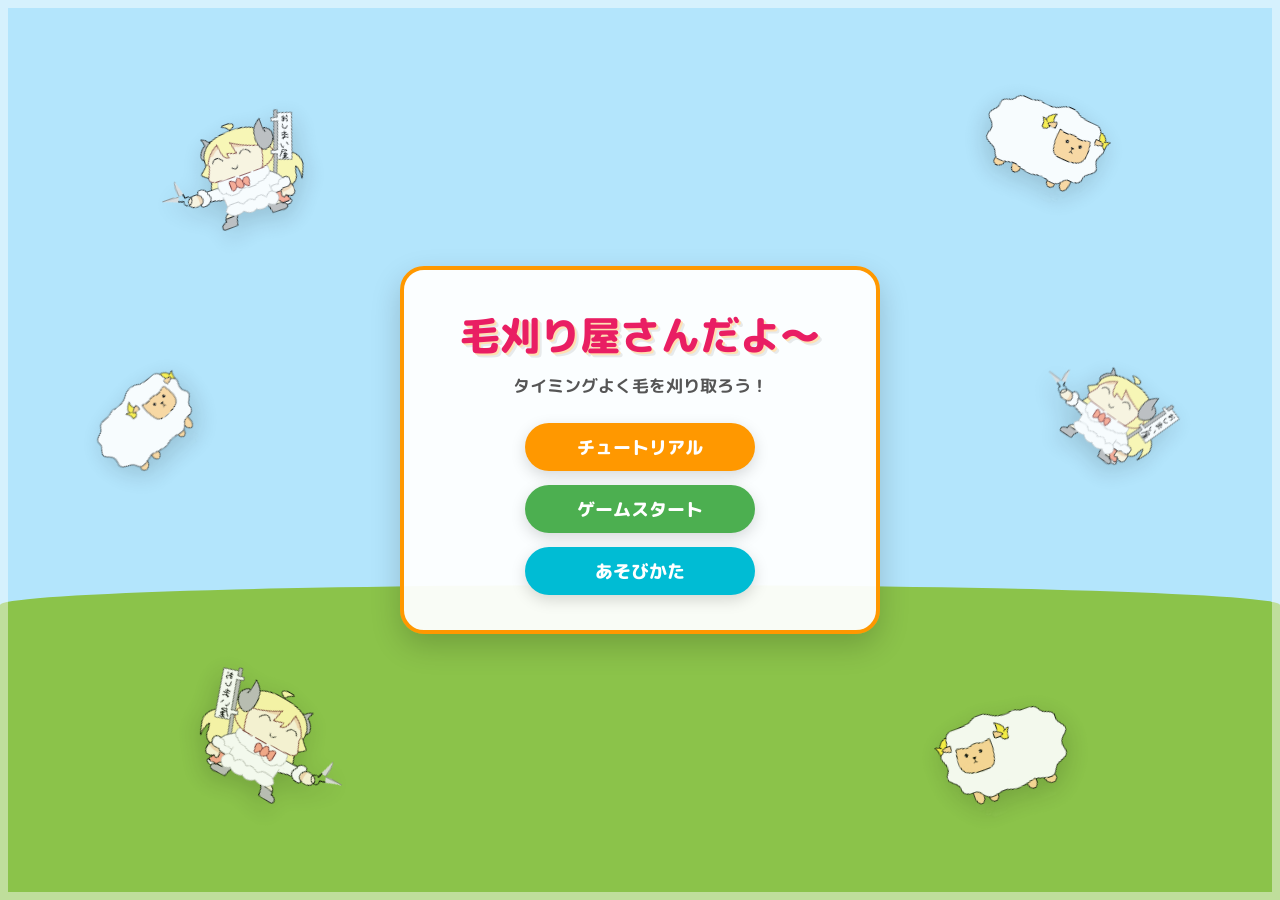
==== commit f5feacd4: "fix: ゲーム開始時にフルスクリーンに修正" ====
--- a/index.html
+++ b/index.html
@@ -194,7 +194,6 @@
             align-items: center;
         }
 
-        /* ボタン共通（ぷにっと沈み込むアニメーション） */
         .btn {
             width: 230px;
             height: 48px;
@@ -350,7 +349,7 @@
     <!-- 背景装飾：草原 -->
     <div class="grassland"></div>
 
-    <!-- 背景装飾：PNG画像アセット（ふわふわ浮遊アニメーション付き） -->
+    <!-- 背景装飾：PNG画像アセット -->
     <img src="./app/assets/img/player1_attack.png" class="scattered-img rot-1" style="top: 10%; left: 12%; width: 170px;" alt="player">
     <img src="./app/assets/img/enemy1.png" class="scattered-img rot-2" style="top: 8%; right: 12%; width: 160px;" alt="enemy">
     <img src="./app/assets/img/player1_attack.png" class="scattered-img rot-3" style="bottom: 10%; left: 14%; width: 180px;" alt="player">
@@ -395,13 +394,31 @@
     <!-- jQuery -->
     <script src="https://code.jquery.com/jquery-3.6.0.min.js"></script>
     <script>
+        // フルスクリーンを有効化するヘルパー関数
+        function requestFullScreen() {
+            let elem = document.documentElement;
+            if (elem.requestFullscreen) {
+                elem.requestFullscreen().catch(() => {});
+            } else if (elem.webkitRequestFullscreen) {
+                elem.webkitRequestFullscreen();
+            }
+        }
+
         $(function() {
+            // スタートボタン -> フルスクリーン要求 ＋ 本編画面へ遷移
             $('#btn_start').on('click', function() {
-                window.location.href = './app/views/front/game.html';
+                requestFullScreen();
+                setTimeout(function() {
+                    window.location.href = './app/views/front/game.html';
+                }, 150); // フルスクリーン処理の実行を少しだけ待ってから画面遷移
             });
 
+            // チュートリアルボタン -> フルスクリーン要求 ＋ チュートリアル画面へ遷移
             $('#btn_tutorial').on('click', function() {
-                window.location.href = './app/views/front/tutorial.html';
+                requestFullScreen();
+                setTimeout(function() {
+                    window.location.href = './app/views/front/tutorial.html';
+                }, 150);
             });
 
             $('#btn_howTo').on('click', function() {
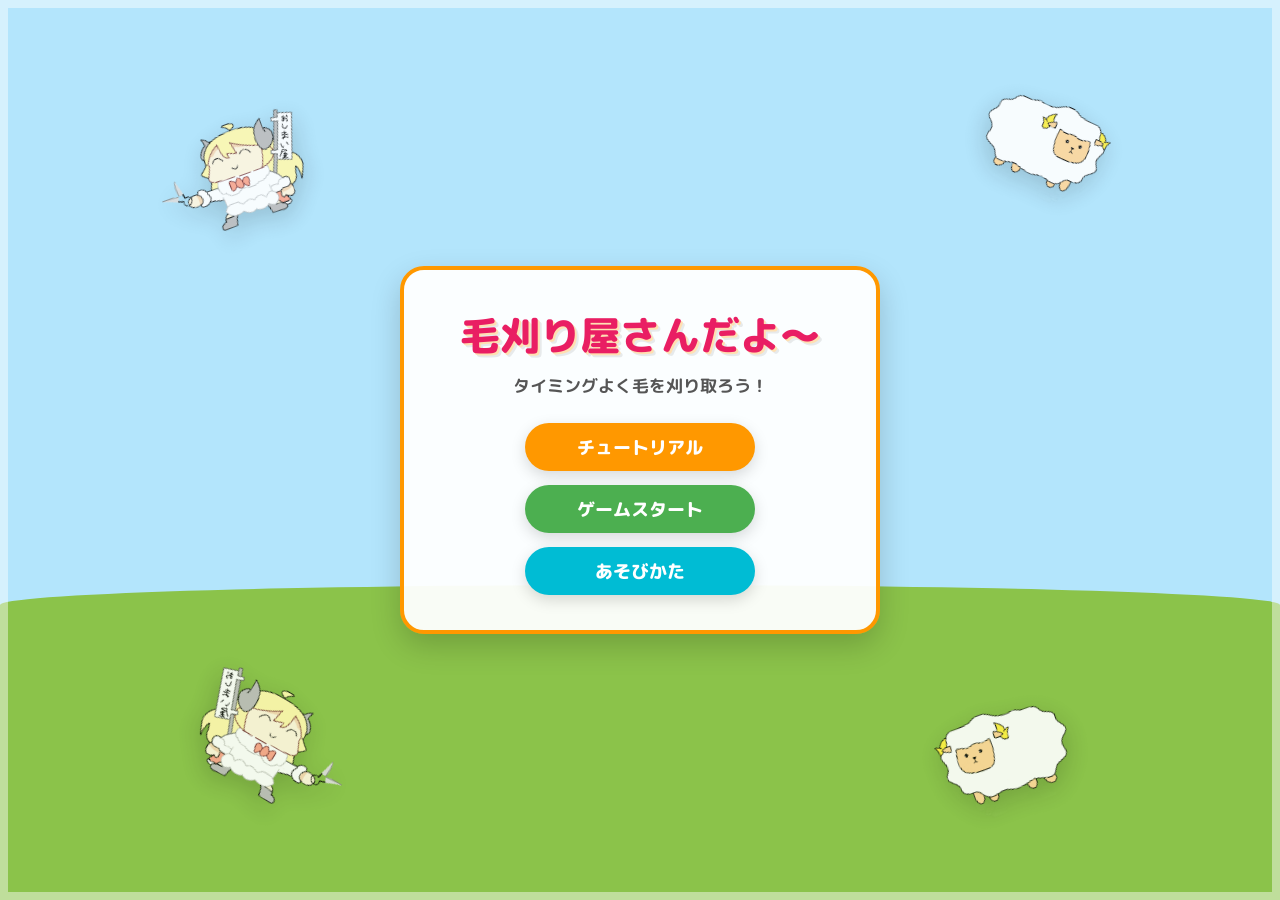
==== commit 9d314084: "fix: フルスクリーンを外す" ====
--- a/index.html
+++ b/index.html
@@ -34,7 +34,7 @@
             touch-action: none;
         }
 
-        /* --- 絵本風の内側フレーム枠（世界観統一） --- */
+        /* --- 絵本風の内側フレーム枠 --- */
         body::after {
             content: '';
             position: fixed;
@@ -134,7 +134,7 @@
             border-top-right-radius: 50% 20px;
         }
 
-        /* --- 背景装飾：PNG画像（ふわふわ浮遊・揺れアニメーション付き） --- */
+        /* --- 背景装飾：PNG画像 --- */
         .scattered-img {
             position: absolute;
             z-index: 3;
@@ -220,17 +220,9 @@
             transform: translateY(1px) scale(0.98);
         }
 
-        .btn-start {
-            background-color: #4CAF50;
-        }
-
-        .btn-tutorial {
-            background-color: #FF9800;
-        }
-
-        .btn-howTo {
-            background-color: #00BCD4;
-        }
+        .btn-start { background-color: #4CAF50; }
+        .btn-tutorial { background-color: #FF9800; }
+        .btn-howTo { background-color: #00BCD4; }
 
         /* --- あそびかたモーダル --- */
         .modal-overlay {
@@ -287,14 +279,8 @@
             font-weight: 700;
         }
 
-        .modal-list li {
-            margin-bottom: 10px;
-        }
-
-        .highlight {
-            color: #FF5722;
-            font-weight: 800;
-        }
+        .modal-list li { margin-bottom: 10px; }
+        .highlight { color: #FF5722; font-weight: 800; }
 
         .btn-close {
             display: block;
@@ -318,16 +304,6 @@
             opacity: 0.85;
             transform: translateY(-2px);
         }
-
-        @media screen and (max-height: 500px) {
-            .game-container {
-                padding: 15px 25px;
-            }
-            h1 { font-size: 1.3rem; margin-bottom: 4px; }
-            .subtitle { font-size: 0.8rem; margin-bottom: 12px; }
-            .btn { height: 40px; line-height: 40px; font-size: 0.95rem; }
-            .button-group { gap: 8px; }
-        }
     </style>
 </head>
 <body>
@@ -341,23 +317,17 @@
         </div>
     </div>
 
-    <!-- 背景装飾：流れる雲 -->
+    <!-- 背景装飾 -->
     <div class="cloud cloud1"></div>
     <div class="cloud cloud2"></div>
     <div class="cloud cloud3"></div>
-
-    <!-- 背景装飾：草原 -->
     <div class="grassland"></div>
 
-    <!-- 背景装飾：PNG画像アセット -->
     <img src="./app/assets/img/player1_attack.png" class="scattered-img rot-1" style="top: 10%; left: 12%; width: 170px;" alt="player">
     <img src="./app/assets/img/enemy1.png" class="scattered-img rot-2" style="top: 8%; right: 12%; width: 160px;" alt="enemy">
     <img src="./app/assets/img/player1_attack.png" class="scattered-img rot-3" style="bottom: 10%; left: 14%; width: 180px;" alt="player">
     <img src="./app/assets/img/enemy1.png" class="scattered-img rot-4" style="bottom: 8%; right: 15%; width: 170px;" alt="enemy">
-    <img src="./app/assets/img/enemy1.png" class="scattered-img rot-5" style="top: 40%; left: 6%; width: 140px;" alt="enemy">
-    <img src="./app/assets/img/player1_attack.png" class="scattered-img rot-6" style="top: 38%; right: 7%; width: 150px;" alt="player">
-
-    <!-- メインコンテンツ -->
+
     <div class="game-container">
         <h1>毛刈り屋さんだよ～</h1>
         <div class="subtitle">タイミングよく毛を刈り取ろう！</div>
@@ -374,51 +344,25 @@
         <div class="modal-body">
             <div class="modal-title">あそびかた</div>
             <ul class="modal-list">
-                <li>
-                    <span class="highlight">スペースキー</span> または <span class="highlight">画面クリック</span> で毛刈りアクションを行います。
-                </li>
-                <li>
-                    左から走ってくる敵が、<span class="highlight">自分に近づいたタイミング</span> で毛を刈り取りましょう。
-                </li>
-                <li>
-                    タイミングが合うと「毛刈り成功」となりスコアが増えます。連続で成功させるとコンボ数が加算されます。
-                </li>
-                <li>
-                    ぶつかると「たいりょく」が減り、0になるとゲームオーバーです。
-                </li>
+                <li><span class="highlight">スペースキー</span> または <span class="highlight">画面クリック</span> で毛刈りアクションを行います。</li>
+                <li>左から走ってくる敵が、<span class="highlight">自分に近づいたタイミング</span> で毛を刈り取りましょう。</li>
+                <li>タイミングが合うと「毛刈り成功」となりスコアが増えます。連続で成功させるとコンボ数が加算されます。</li>
+                <li>ぶつかると「たいりょく」が減り、0になるとゲームオーバーです。</li>
+                <li><span style="color: #0288D1;">※iPhone等で遊ぶ場合は、Safariの共有メニューから「ホーム画面に追加」して起動すると全画面で快適に遊べます！</span></li>
             </ul>
             <button id="btn_close" class="btn-close">とじる</button>
         </div>
     </div>
 
-    <!-- jQuery -->
     <script src="https://code.jquery.com/jquery-3.6.0.min.js"></script>
     <script>
-        // フルスクリーンを有効化するヘルパー関数
-        function requestFullScreen() {
-            let elem = document.documentElement;
-            if (elem.requestFullscreen) {
-                elem.requestFullscreen().catch(() => {});
-            } else if (elem.webkitRequestFullscreen) {
-                elem.webkitRequestFullscreen();
-            }
-        }
-
         $(function() {
-            // スタートボタン -> フルスクリーン要求 ＋ 本編画面へ遷移
             $('#btn_start').on('click', function() {
-                requestFullScreen();
-                setTimeout(function() {
-                    window.location.href = './app/views/front/game.html';
-                }, 150); // フルスクリーン処理の実行を少しだけ待ってから画面遷移
+                window.location.href = './app/views/front/game.html';
             });
 
-            // チュートリアルボタン -> フルスクリーン要求 ＋ チュートリアル画面へ遷移
             $('#btn_tutorial').on('click', function() {
-                requestFullScreen();
-                setTimeout(function() {
-                    window.location.href = './app/views/front/tutorial.html';
-                }, 150);
+                window.location.href = './app/views/front/tutorial.html';
             });
 
             $('#btn_howTo').on('click', function() {
